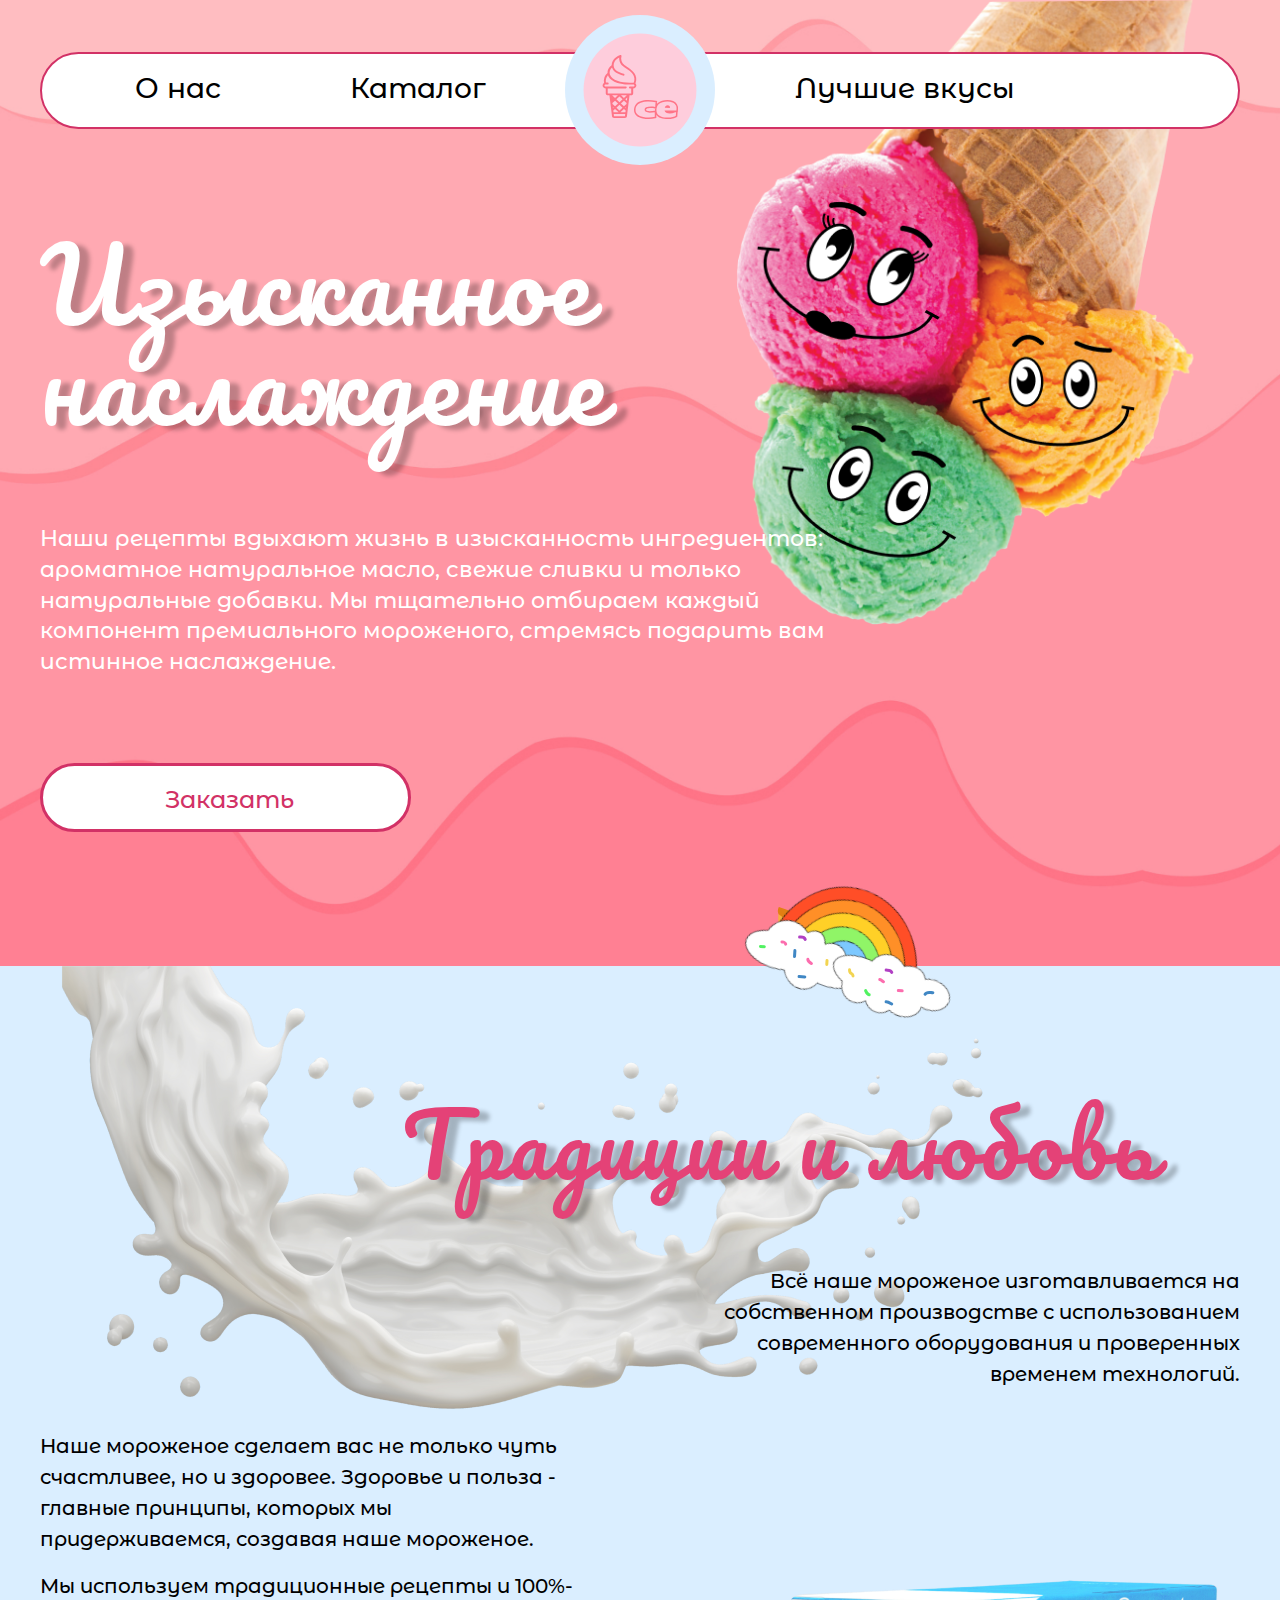
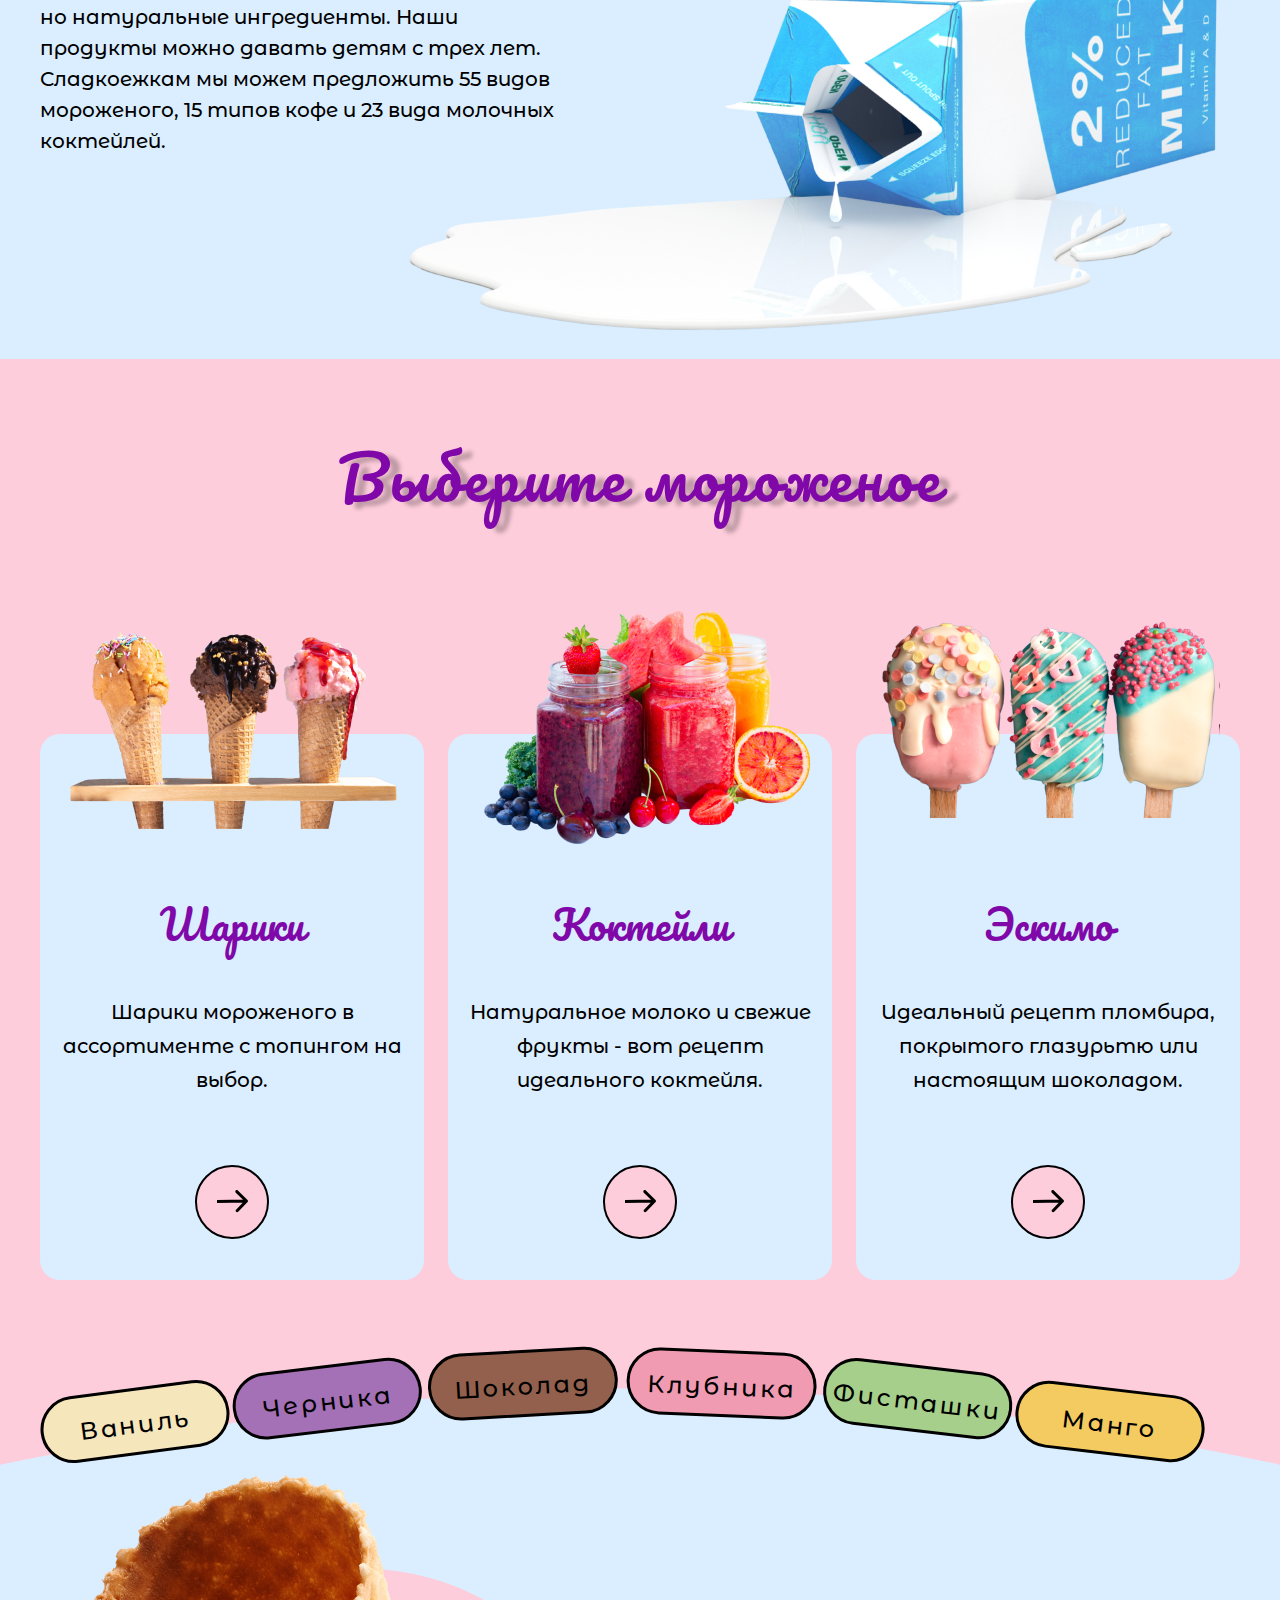
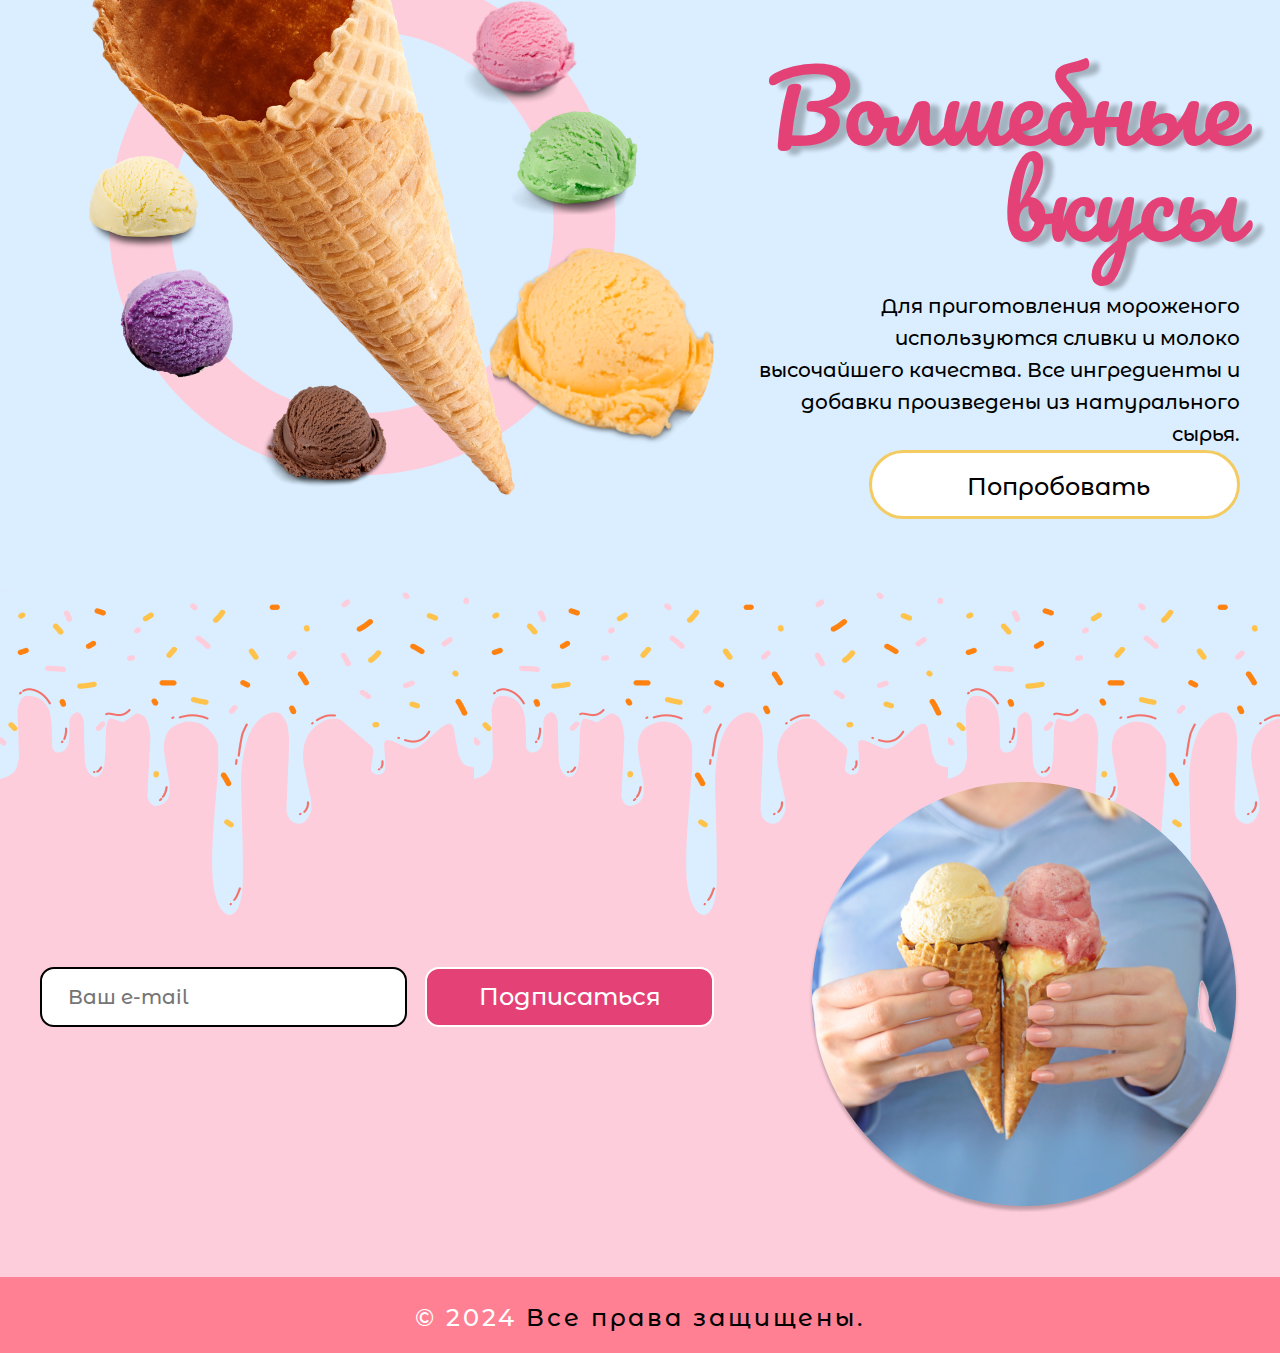
==== index.html @ 26a52839 "Выгружает сайт" ====
<!DOCTYPE html>
<html lang="ru">
<head>
    <meta charset="UTF-8">
    <meta name="viewport" content="width=device-width, initial-scale=1.0">
    <title>Мороженое</title>
    <link rel="preconnect" href="https://fonts.googleapis.com">
    <link rel="preconnect" href="https://fonts.gstatic.com" crossorigin>
    <link href="https://fonts.googleapis.com/css2?family=Pacifico&display=swap" rel="stylesheet">
    <link href="https://fonts.googleapis.com/css2?family=Montserrat+Alternates:wght@500;700;800&display=swap" rel="stylesheet">
    <link rel="stylesheet" href="styles/styles.css">

</head>
<body>
    <header class="header">
    <picture>
        <source srcset="images\logomobile.svg" width="41" height="39" media="(max-width: 1239px)">
        <img src="images/logo.svg" alt="Логотип" class="logo" width="150" height="150">
    </picture>
    <button class="burger" type="button">
        <span class="visually-hidden">Открыть\закрыть меню</span>
        <span class="burger-line"></span>
        <span class="burger-line"></span>
        <span class="burger-line"></span>
    </button>
        <nav class="main-nav wrapper">
            <ul class="nav-list">
                <li class="nav-list-item"><a href="#about" class="nav-link">О нас</a></li>
                <li class="nav-list-item"><a href="#catalog" class="nav-link">Каталог</a></li>
                <li class="nav-list-item"><a href="#best" class="nav-link nav-link-last">Лучшие вкусы</a></li>
            </ul>
        </nav>
        <div class="wrapper">
        <h1 class="title">Изысканное наслаждение</h1>
        <p class="promo-text">Наши рецепты вдыхают жизнь в изысканность ингредиентов: ароматное натуральное масло, свежие сливки и только натуральные добавки. Мы тщательно отбираем каждый компонент премиального мороженого, стремясь подарить вам истинное наслаждение.</p>
        <a href="catalog.html" class="button">Заказать</a>
        </div>
    </header>
    <main class="content">
        <section class="traditions" id="about">
            <div class="wrapper">
            <h2 class="traditions-title">Традиции и любовь</h2>
            <div class="wrapper-text">
            <p class="traditions-text">Наше мороженое сделает вас не только чуть счастливее, но и здоровее. Здоровье и польза - главные принципы, которых мы придерживаемся, создавая наше мороженое.</p>
            <p class="traditions-text">Мы используем традиционные рецепты и 100%-но натуральные ингредиенты. Наши продукты можно давать детям с трех лет. Сладкоежкам мы можем предложить 55 видов мороженого, 15 типов кофе и 23 вида молочных коктейлей.</p>
            <p class="traditions-text">Всё наше мороженое изготавливается на собственном производстве с использованием современного оборудования и проверенных временем технологий.</p>
            </div>
            </div>
        </section>
        <section class="select" id="catalog">   
            <div class="wrapper">        
            <h2 class="select-title">Выберите мороженое</h2>
            <ul class="select-list">
                <li class="select-list-item">
                    <img src="images/cones.png" alt="Шарики мороженого в вафельных стаканчиках" class="select-image">
                    <h3 class="select-subtitle">Шарики</h3>
                    <p class="select-text">Шарики мороженого в ассортименте с топингом на выбор.</p>
                    <a href="catalog.html" class="select-link">
                        <span class="visually-hidden">Перейти на страницу с шариками мороженого</span>
                    </a>
                </li>
                <li class="select-list-item">
                    <img src="images/cocktail.png" alt="Коктейли" class="select-image">
                    <h3 class="select-subtitle">Коктейли</h3>
                    <p class="select-text">Натуральное молоко и свежие фрукты - вот рецепт идеального коктейля.</p>
                    <a href="#" class="select-link">
                        <span class="visually-hidden">Перейти на страницу с коктейлями</span>
                    </a>
                </li>
                <li class="select-list-item">
                    <img src="images/eskimo.png" alt="Эскимо" class="select-image">
                    <h3 class="select-subtitle">Эскимо</h3>
                    <p class="select-text">Идеальный рецепт пломбира, покрытого глазурьтю или настоящим шоколадом.</p>
                    <a href="#" class="select-link">
                        <span class="visually-hidden">Перейти на страницу с эскимо</span>
                    </a>
                </li>
            </ul>
        </div> 
        </section>
        <section class="magic" id="best">
            <ul class="taste-buttons-list wrapper">
                <li>
                    <button class="taste-button button-vanilla" type="button">Ваниль</button>
                </li>
                <li>
                    <button class="taste-button button-blueberry" type="button">Черника</button>
                </li>
                <li>
                    <button class="taste-button button-choko" type="button">Шоколад</button>
                </li>
                <li>
                    <button class="taste-button button-strawberry" type="button">Клубника</button>
                </li>
                <li>
                    <button class="taste-button button-pistachios" type="button">Фисташки</button>
                </li>
                <li>
                    <button class="taste-button button-mango" type="button">Манго</button>
                </li>
            </ul>

            <div class="magic-content wrapper">
            <div class="widget">
                <ul class="ice-cream-list">
                    <li>
                        <img src="images/vanilla.png" alt="Шарик ванильного мороженого" class="ice-cream-img ice-vanilla" width="127" height="107">
                    </li>
                    <li>
                        <img src="images/blueberry.png" alt="Шарик черничного мороженого" class="ice-cream-img ice-blueberry" width="153" height="139">
                    </li>
                    <li>
                        <img src="images/chocolate.png" alt="Шарик шоколадного мороженого" class="ice-cream-img ice-chocolate" width="129" height="117">
                    </li>
                    <li>
                        <img src="images/strawberry.png" alt="Шарик клубничного мороженого" class="ice-cream-img ice-strawberry" width="134" height="120">
                    </li>
                    <li>
                        <img src="images/fistashki.png" alt="Шарик фисташкового мороженого" class="ice-cream-img ice-fistashki" width="128" height="119">
                    </li>
                    <li>
                        <img src="images/mango.png" alt="Шарик мороженого с манго" class="ice-cream-img ice-mango" width="225" height="225">
                    </li>
                </ul>
            </div>
            <div class="magic-text-wrapper">
            <h2 class="magic-title">Волшебные вкусы</h2>
            <p class="magic-text">Для приготовления мороженого используются сливки и молоко высочайшего качества. Все ингредиенты
                и добавки произведены из натурального сырья.</p>
            <a href="catalog.html" class="button magic-button">Попробовать</a>
            </div>
            </div>
        </section>

        <section class="subscribe">
            <form action="#" class="subscribe-form wrapper" method="post">
                <input type="email" class="subscribe-input" placeholder="Ваш e-mail" name="email" required>
                <button class="subscribe-button" type="submit">Подписаться</button>
            </form>
        </section>
    </main>
    <footer class="footer">
        <p class="footer-text"><span>© 2024 </span>Все права защищены.</p>
    </footer>

    <script src="scripts/menu.js"></script>
</body>
</html>
---- styles/styles.css ----
*,
*::before,
*::after {
    box-sizing: border-box;
}

body {
    margin: 0;
    font-family: "Montserrat Alternates", sans-serif;
    font-weight: 500;
    color: #000;
    font-style: normal;
    background: #FECDDC;
}


.visually-hidden {
    position: absolute;
    width: 1px;
    height: 1px;
    margin: -1px;
    border: 0;
    padding: 0;
    white-space: nowrap;
    clip-path: inset(100%);
    clip: rect(0 0 0 0);
    overflow: hidden;
}

.wrapper {
    max-width: 1200px;
    margin: 0 auto;
}

.button {
    font-size: 24px;
    line-height: 29px;
    text-align: center;
    color: #D23166;
    text-decoration: none;
    background: #fff;
    border: 3px solid #D23166;
    border-radius: 60px;
    padding: 19px 36px 15px 43px;
    display: block;
    width: 371px;
}

.header {
    background: url(../images/ice-cream.png) no-repeat right 6% top, url(../images/background1.jpg);
    background-size: 500px auto, cover;
    color: #fff;
    padding: 52px 0 134px;
}

.title {
    font-family: 'Pacifico', cursive;
    font-style: normal;
    font-weight: 400;
    font-size: 100px;
    line-height: 100%;
    letter-spacing: 0.04em;
    text-shadow: 10px 4px 4px rgba(0, 0, 0, 0.25);
    margin: 0 0 90px;
    width: 870px;
}

.promo-text {
    font-size: 22px;
    line-height: 140%;
    margin: 0 0 85px;
    width: 790px;
}

.nav-link {
    font-size: 28px;
    line-height: 34px;
    color: #000000;
    text-decoration: none;
}

.nav-list {
    margin: 0;
    padding: 0;
    list-style: none;
    display: grid;
    grid-template-columns: 1fr 1fr 150px 2fr;
}

.nav-list-item:last-child {
    grid-column: 4/5;
    margin-left: 80px;
}

.main-nav {
    background: #fff;
    border: solid #D23166 2px;
    border-radius: 100px;
    padding: 17px 93px 22px;
    margin-bottom: 105px;
}

.logo {
    width: 150px;
    height: 150px;
    display: block;
    position: absolute;
    top: 15px;
    left: 50%;
    transform: translateX(-50%);
}

.traditions {
    background: url(../images/milk1.png) no-repeat left 12% top, url(../images/milk2.png) no-repeat right 13% bottom #DAEEFF;
    padding: 102px 0 186px;
    position: relative;
}

.traditions::before {
    content: "";
    display: block;
    width: 250px;
    height: 216px;
    background: url(../images/rainbow.svg) no-repeat;
    position: absolute;
    top: -134px;
    right: 24%;
}

.traditions-title {
    margin: 0 81px 47px 0;
    font-family: 'Pacifico', cursive;
    font-weight: 400;
    font-size: 86px;
    line-height: 151px;
    text-align: right;
    letter-spacing: 0.04em;
    color: #E44277;
    text-shadow: 10px 4px 4px rgba(0, 0, 0, 0.25);
}
.wrapper-text {
    display: grid;
    grid-template-columns: repeat(2, 1fr);
    column-gap: 128px;

}

.traditions-text {
    font-size: 20px;
    margin: 0 0 16px;
    line-height: 155%;
}

.traditions-text:first-of-type {
    margin-top: 165px;
}

.traditions-text:nth-of-type(2) {
    order: 1;
}

.traditions-text:last-of-type {
    text-align: right;
}

.select {
    padding: 65px 0 108px;
}

.select-title {
font-family: 'Pacifico', cursive;
font-style: normal;
font-weight: 400;
font-size: 60px;
line-height: 105px;
text-align: center;
letter-spacing: 0.04em;
margin: 0 0 205px;
color: #8008A9;

text-shadow: 10px 4px 4px rgba(0, 0, 0, 0.25);


}

.select-list {
    margin: 0;
    padding: 0;
    list-style: none;
    display: flex;
    flex-wrap: wrap;
    gap: 24px
}

.select-list-item {
    width: 384px;
    background: #DAEEFF;
    padding: 0 20px 41px;
    border-radius: 20px;
    position: relative;
}

.select-image {
    display: block;
    width: 344px;
    height: auto;
    position: absolute;
    top: -126px;

}

.select-subtitle {
/* Шарики */
font-family: 'Pacifico';
font-style: normal;
font-weight: 400;
font-size: 40px;
line-height: 70px;
text-align: center;
margin: 155px 0 36px;
color: #8008A9;


}

.select-text {
font-family: 'Montserrat Alternates';
font-style: normal;
font-weight: 500;
font-size: 20px;
line-height: 34px;
text-align: center;
margin: 0 0 68px;
color: #000000;



}

.select-link {
    display: block;
    text-decoration: none;
    background:url(../images/arrow.svg) no-repeat center #FECDDC;
    margin: 0 auto;
    width: 74px;
    height: 74px;
    border: 2px solid #000;
    border-radius: 50%;
}

.magic {
    background: url(../images/background3.svg) no-repeat, linear-gradient(to bottom, transparent 250px,#DAEEFF 250px);
    background-size: 100% auto, auto auto;
}

.taste-buttons-list {
    list-style-type: none;
    margin: 0 auto;
    padding: 0;
    display: flex;
    flex-wrap: nowrap;
    gap: 5px;
}

.taste-button {
    display: block;
    font-family: inherit;
    font-style: normal;
    font-weight: 500;
    font-size: 24px;
    line-height: 29px;
    text-align: center;
    letter-spacing: 0.12em;
    color: #000000;
    /*transform: rotate(-7.52deg);*/
    border: 3px solid;
    border-radius: 100px;
    width: 190px;
    height: 67px;
    padding: 19px 5px;

}

.taste-button.button-vanilla {
    background-color: #F6E6BB;
    transform: rotate(-7.52deg);
}

.taste-button.button-blueberry {
    background-color: #A470B6;
    transform: rotate(-6.82deg) translateY(-23px);
}
.taste-button.button-choko {
    background-color: #92604C;
    transform: rotate(-3.19deg) translateY(-38px);
}
.taste-button.button-strawberry {
    background-color: #F09BB2;
    transform: rotate(2.41deg) translateY(-38px);
}
.taste-button.button-pistachios {
    background-color: #A5CF8A;
    transform: rotate(6.69deg) translateY(-23px);
}
.taste-button.button-mango {
    background-color: #F3CB60;
    transform: rotate(6.69deg);
}

.magic-content {
    display: flex;
    gap: 68px;
}

.magic-title {
font-family: 'Pacifico';
font-style: normal;
font-weight: 400;
font-size: 96px;
line-height: 100%;
text-align: right;
color: #E44277;
text-shadow: 10px 4px 4px rgba(0, 0, 0, 0.25);
margin: 202px 0 41px;
padding: 0;

}

.magic-text {
font-family: 'Montserrat Alternates';
font-style: normal;
font-weight: 500;
font-size: 20px;
line-height: 160%;
text-align: right;
color: #000000;
padding: 0;
margin: 0;
}

.button.magic-button {
    border-color: #F3CB60;
    color:#000;
    margin-left: auto;

}

.ice-cream-list {
    margin: 0;
    padding: 0;
    list-style: none;
    position: relative; 
}

.widget {
    width: 644px;
    height: 735px;
    background: url(../images/wafel.png) no-repeat left -100px top -60px, url(../images/circle.svg) no-repeat center;
    flex-shrink: 0;
}

.ice-cream-img {
    position: absolute;
    
}
.ice-cream-img.ice-vanilla{
left: 40px;
top: 295px; 
width: 127px;
height: 107px;

}

.ice-cream-img.ice-blueberry {
width: 152.94px;
height: 138.55px;
left: 60px;
top: 395px; 
}

.ice-cream-img.ice-chocolate {
    width: 128.65px;
    height: 116.95px;
    left: 220px;
    top: 523px; 
    }

.ice-cream-img.ice-strawberry {
        width: 128.65px;
        height: 116.95px;
        right: 100px;
        top: 140px; 
    }
.ice-cream-img.ice-fistashki {
        width: 128.65px;
        height: 116.95px;
        right: 46px;
        top: 250px; 
    }

    .ice-cream-img.ice-mango {
        width: 224.91px;
        height: 224.91px;
        right: -30px;
        top: 380px; 
    }

.subscribe {
    background: url(../images/background2.png) repeat-x;
    padding: 192px 0 65px 0;
}

.subscribe-input {
    border: 2px solid #000;
    border-radius: 14px;
    font-family: inherit;
    font-style: normal;
    font-weight: 500;
    font-size: 20px;
    line-height: 24px;
    color: #000000;
    background-color: #fff;
    width: 367px;
    height: 60px;
    padding: 0 0 0 26px;
}

.subscribe-button {
    font-family: inherit;
    font-style: normal;
    font-weight: 500;
    font-size: 24px;
    line-height: 29px;
    text-align: center;
    color: #FFFFFF;
    border: 2px solid #fff;
    background: #E44277;
    width: 289px;
    height: 60px;
    border-radius: 14px;
}

.subscribe-form {
    display: flex;
    gap: 18px;
    align-items: center;
    background: url(../images/subscribe.png) no-repeat right top;
    min-height: 430px;
}

.footer {
    background: #FF8093;
    padding: 26px 0 21px 0;
}

.footer-text {
    margin: 0;
    text-align: center;
    font-family: 'Montserrat Alternates';
    font-style: normal;
    font-weight: 500;
    font-size: 24px;
    line-height: 29px;
    text-align: center;
    letter-spacing: 0.12em;
    color: #000;
}

.footer-text span {
    color: #fff;
}

.burger {
      display: none;  
}

@media (max-width: 1239px) {

    .burger {
        border: none;
        background:  transparent;
        display: block;
        width: 32px;
        height: 32px;
        display: flex;
        flex-direction: column;
        justify-content: space-between;
        padding: 10px 6px;
        position: absolute;
        right: 20px;
        top: 21px;
        z-index: 2;

    }

    .burger-line {
        display: block;
        width: 20px;
        height: 2px;
        background-color: #FFFFFF;
        border-radius: 2px;
        transition: transform 0.3s ease;
    }

    .burger-close .burger-line:nth-child(2) {
        transform: rotate(-45deg) translate(-3px, 3px);
    }
    .burger-close .burger-line:nth-child(3) {
        display: none;
    }
    .burger-close .burger-line:last-child {
        transform: rotate(45deg) translate(-4px, -4px);
    }

    .button {
     width: 100%;
     padding: 19px 15px 15px;
    }

    .title {
    font-size: 40px;
    width: 100%;
    margin-bottom: 28px;
    }

    .header {
        padding: 306px 21px 0 18px;
        background: url(../images/ice-cream.png) no-repeat center top, url(../images/background1.jpg);
        background-size: 227px auto, cover;

    }
    .promo-text {
        font-size: 18px;
        margin-bottom: 41px;
        width: 100%;
    }

    .logo {
        width: 41px;
        height: 39px;
        top: 20px;
        left: 20px;
        transform: translateX(0);
        z-index: 2;
    }
    
    .main-nav {
        padding: 0;
        border-radius: 0;
        border: none;
        background: #FFBDC1;
        margin-bottom: 0;
        position: absolute;
        top: -100%;
        left: 0;
        right: 0;
        /* display: none; */
        opacity: 0;
        transition-property: top, opacity;
        transition-duration: 0.7s;
        transition-timing-function: ease;
    }

    .main-nav-open {
        /* display: block; */
        top: 0;
        opacity: 1;
        transition-property: top, opacity;
        transition-duration: 1s;
        transition-timing-function: ease;
    }

    .nav-list {
        display: block;
        padding-top: 62px;
    }

    .nav-link {
        display: block;
        text-align: center;
        color: #fff;
        padding-bottom: 15px;
        padding-top: 18px;
        border-bottom: #fff 1px solid;
    }

    .nav-link-last {
        border-bottom: none;
    }

    .nav-list-item:last-child {
        margin-left: 0;
    }




    main {
        display: none;
    }
}
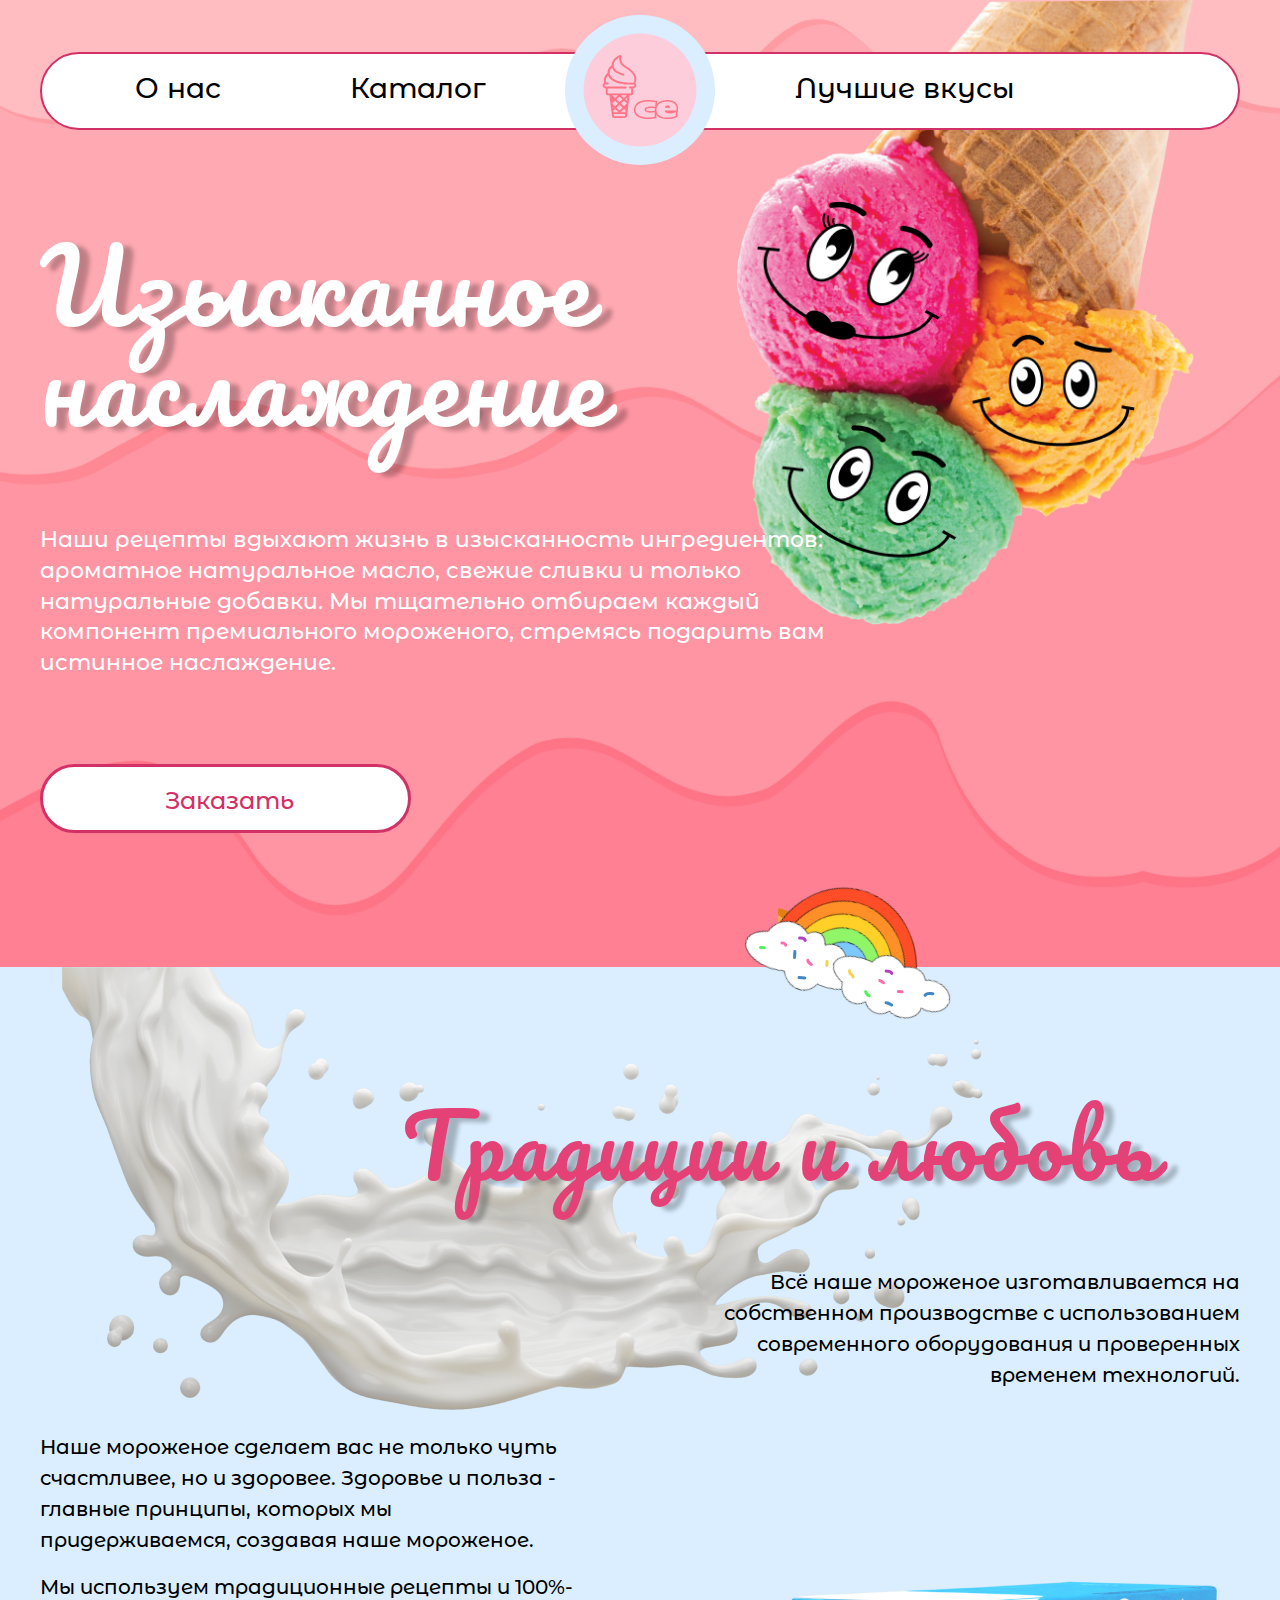
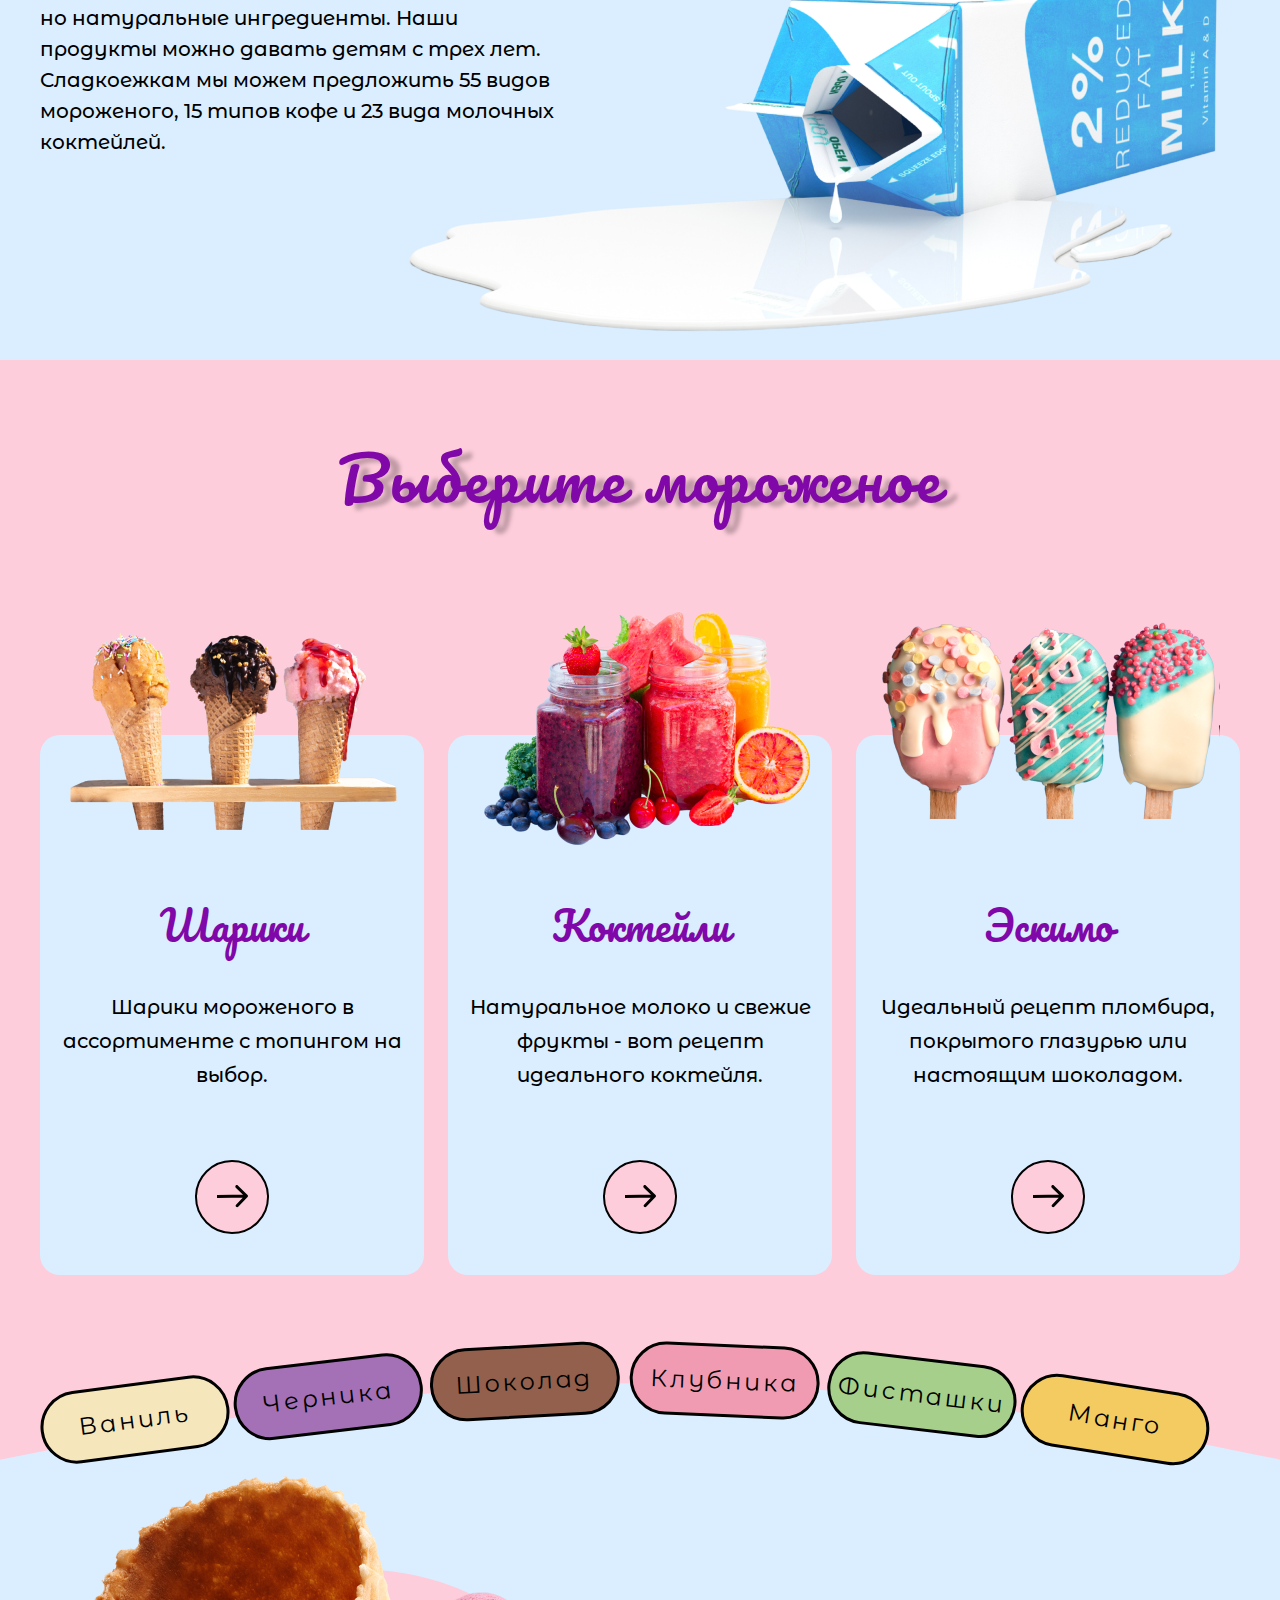
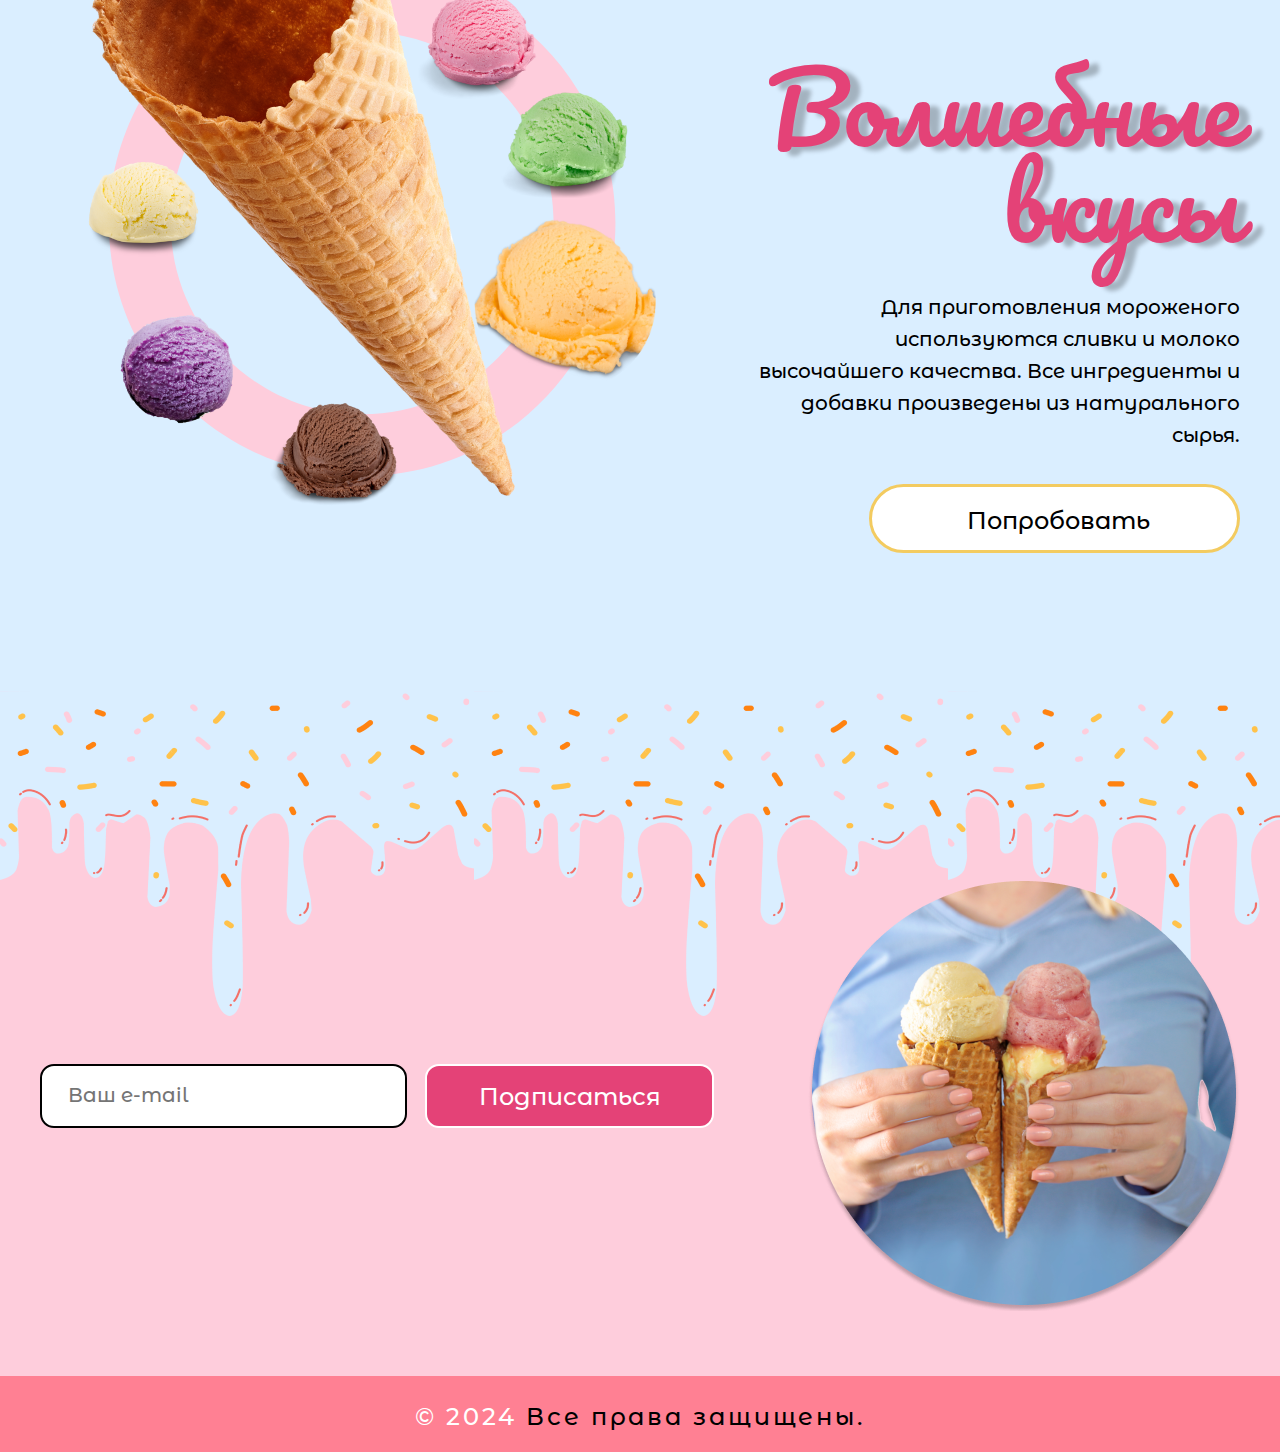
==== commit 4c287957: "Доделывает макет" ====
--- a/index.html
+++ b/index.html
@@ -1,5 +1,6 @@
 <!DOCTYPE html>
 <html lang="ru">
+
 <head>
     <meta charset="UTF-8">
     <meta name="viewport" content="width=device-width, initial-scale=1.0">
@@ -7,22 +8,24 @@
     <link rel="preconnect" href="https://fonts.googleapis.com">
     <link rel="preconnect" href="https://fonts.gstatic.com" crossorigin>
     <link href="https://fonts.googleapis.com/css2?family=Pacifico&display=swap" rel="stylesheet">
-    <link href="https://fonts.googleapis.com/css2?family=Montserrat+Alternates:wght@500;700;800&display=swap" rel="stylesheet">
+    <link href="https://fonts.googleapis.com/css2?family=Montserrat+Alternates:wght@500;700;800&display=swap"
+        rel="stylesheet">
     <link rel="stylesheet" href="styles/styles.css">
+</head>
 
-</head>
 <body>
     <header class="header">
-    <picture>
-        <source srcset="images\logomobile.svg" width="41" height="39" media="(max-width: 1239px)">
-        <img src="images/logo.svg" alt="Логотип" class="logo" width="150" height="150">
-    </picture>
-    <button class="burger" type="button">
-        <span class="visually-hidden">Открыть\закрыть меню</span>
-        <span class="burger-line"></span>
-        <span class="burger-line"></span>
-        <span class="burger-line"></span>
-    </button>
+        <picture>
+            <source srcset="images/logo-mobile.svg" width="41" height="39" media="(max-width: 1239px)">
+            <img src="images/logo.svg" alt="Логотип" class="logo" width="150" height="150">
+        </picture>
+
+        <button class="burger" type="button">            
+            <span class="burger-line"></span>
+            <span class="burger-line"></span>
+            <span class="burger-line"></span>
+            <span class="visually-hidden">Открыть/Закрыть меню</span>
+        </button>
         <nav class="main-nav wrapper">
             <ul class="nav-list">
                 <li class="nav-list-item"><a href="#about" class="nav-link">О нас</a></li>
@@ -31,104 +34,141 @@
             </ul>
         </nav>
         <div class="wrapper">
-        <h1 class="title">Изысканное наслаждение</h1>
-        <p class="promo-text">Наши рецепты вдыхают жизнь в изысканность ингредиентов: ароматное натуральное масло, свежие сливки и только натуральные добавки. Мы тщательно отбираем каждый компонент премиального мороженого, стремясь подарить вам истинное наслаждение.</p>
-        <a href="catalog.html" class="button">Заказать</a>
+            <h1 class="title">Изысканное наслаждение</h1>
+            <p class="promo-text">Наши рецепты вдыхают жизнь в изысканность ингредиентов: ароматное натуральное масло,
+                свежие сливки и только натуральные добавки. Мы тщательно отбираем каждый компонент премиального
+                мороженого, стремясь подарить вам истинное наслаждение.</p>
+            <a href="catalog.html" class="button">Заказать</a>
         </div>
     </header>
     <main class="content">
         <section class="traditions" id="about">
             <div class="wrapper">
-            <h2 class="traditions-title">Традиции и любовь</h2>
-            <div class="wrapper-text">
-            <p class="traditions-text">Наше мороженое сделает вас не только чуть счастливее, но и здоровее. Здоровье и польза - главные принципы, которых мы придерживаемся, создавая наше мороженое.</p>
-            <p class="traditions-text">Мы используем традиционные рецепты и 100%-но натуральные ингредиенты. Наши продукты можно давать детям с трех лет. Сладкоежкам мы можем предложить 55 видов мороженого, 15 типов кофе и 23 вида молочных коктейлей.</p>
-            <p class="traditions-text">Всё наше мороженое изготавливается на собственном производстве с использованием современного оборудования и проверенных временем технологий.</p>
-            </div>
+                <h2 class="traditions-title">Традиции и любовь</h2>
+                <div class="wrapper-text">
+                    <p class="traditions-text">Наше мороженое сделает вас не только чуть счастливее, но и здоровее.
+                        Здоровье и польза - главные принципы, которых мы придерживаемся, создавая наше мороженое.</p>
+                    <p class="traditions-text">Мы используем традиционные рецепты и 100%-но натуральные ингредиенты.
+                        Наши продукты можно давать детям с трех лет. Сладкоежкам мы можем предложить 55 видов
+                        мороженого, 15 типов кофе и 23 вида молочных коктейлей.</p>
+                    <p class="traditions-text">Всё наше мороженое изготавливается на собственном производстве с
+                        использованием современного оборудования и проверенных временем технологий.</p>
+                </div>
             </div>
         </section>
-        <section class="select" id="catalog">   
-            <div class="wrapper">        
-            <h2 class="select-title">Выберите мороженое</h2>
-            <ul class="select-list">
-                <li class="select-list-item">
-                    <img src="images/cones.png" alt="Шарики мороженого в вафельных стаканчиках" class="select-image">
-                    <h3 class="select-subtitle">Шарики</h3>
-                    <p class="select-text">Шарики мороженого в ассортименте с топингом на выбор.</p>
-                    <a href="catalog.html" class="select-link">
-                        <span class="visually-hidden">Перейти на страницу с шариками мороженого</span>
-                    </a>
-                </li>
-                <li class="select-list-item">
-                    <img src="images/cocktail.png" alt="Коктейли" class="select-image">
-                    <h3 class="select-subtitle">Коктейли</h3>
-                    <p class="select-text">Натуральное молоко и свежие фрукты - вот рецепт идеального коктейля.</p>
-                    <a href="#" class="select-link">
-                        <span class="visually-hidden">Перейти на страницу с коктейлями</span>
-                    </a>
-                </li>
-                <li class="select-list-item">
-                    <img src="images/eskimo.png" alt="Эскимо" class="select-image">
-                    <h3 class="select-subtitle">Эскимо</h3>
-                    <p class="select-text">Идеальный рецепт пломбира, покрытого глазурьтю или настоящим шоколадом.</p>
-                    <a href="#" class="select-link">
-                        <span class="visually-hidden">Перейти на страницу с эскимо</span>
-                    </a>
-                </li>
-            </ul>
-        </div> 
+        <section class="select" id="catalog">
+            <div class="wrapper">
+                <h2 class="select-title">Выберите мороженое</h2>
+                <ul class="select-list">
+                    <li class="select-list-item">
+                        <img src="images/cones.png" alt="Шарики мороженого в вафельных стаканчиках"
+                            class="select-image">
+                        <h3 class="select-subtitle">Шарики</h3>
+                        <p class="select-text">Шарики мороженого в ассортименте с топингом на выбор.</p>
+                        <a href="catalog.html" class="select-link">
+                            <span class="visually-hidden">Перейти на страницу с шариками мороженого</span>
+                        </a>
+                    </li>
+                    <li class="select-list-item">
+                        <img src="images/cocktail.png" alt="Коктейли" class="select-image">
+                        <h3 class="select-subtitle">Коктейли</h3>
+                        <p class="select-text">Натуральное молоко и свежие фрукты - вот рецепт идеального коктейля.</p>
+                        <a href="#" class="select-link">
+                            <span class="visually-hidden">Перейти на страницу с коктейлями</span>
+                        </a>
+                    </li>
+                    <li class="select-list-item">
+                        <img src="images/eskimo.png" alt="Эскимо" class="select-image">
+                        <h3 class="select-subtitle">Эскимо</h3>
+                        <p class="select-text">Идеальный рецепт пломбира, покрытого глазурью или настоящим шоколадом.
+                        </p>
+                        <a href="#" class="select-link">
+                            <span class="visually-hidden">Перейти на страницу с эскимо</span>
+                        </a>
+                    </li>
+                </ul>
+            </div>
         </section>
         <section class="magic" id="best">
             <ul class="taste-buttons-list wrapper">
                 <li>
-                    <button class="taste-button button-vanilla" type="button">Ваниль</button>
+                    <button class="taste-button button-vanilla" type="button">
+                        <span class="taste-button-text">Ваниль</span>
+                    </button>
                 </li>
                 <li>
-                    <button class="taste-button button-blueberry" type="button">Черника</button>
+                    <button class="taste-button button-blueberry" type="button">
+                        <span class="taste-button-text">Черника</span>
+                    </button>
                 </li>
                 <li>
-                    <button class="taste-button button-choko" type="button">Шоколад</button>
+                    <button class="taste-button button-choco" type="button">
+                        <span class="taste-button-text">Шоколад</span>
+                    </button>
                 </li>
                 <li>
-                    <button class="taste-button button-strawberry" type="button">Клубника</button>
+                    <button class="taste-button button-strawberry" type="button">
+                        <span class="taste-button-text">Клубника</span>
+                    </button>
                 </li>
                 <li>
-                    <button class="taste-button button-pistachios" type="button">Фисташки</button>
+                    <button class="taste-button button-pistach" type="button">
+                        <span class="taste-button-text">Фисташки</span>
+                    </button>
                 </li>
                 <li>
-                    <button class="taste-button button-mango" type="button">Манго</button>
+                    <button class="taste-button button-mango" type="button">
+                        <span class="taste-button-text">Манго</span>
+                    </button>
                 </li>
             </ul>
 
             <div class="magic-content wrapper">
-            <div class="widget">
-                <ul class="ice-cream-list">
-                    <li>
-                        <img src="images/vanilla.png" alt="Шарик ванильного мороженого" class="ice-cream-img ice-vanilla" width="127" height="107">
-                    </li>
-                    <li>
-                        <img src="images/blueberry.png" alt="Шарик черничного мороженого" class="ice-cream-img ice-blueberry" width="153" height="139">
-                    </li>
-                    <li>
-                        <img src="images/chocolate.png" alt="Шарик шоколадного мороженого" class="ice-cream-img ice-chocolate" width="129" height="117">
-                    </li>
-                    <li>
-                        <img src="images/strawberry.png" alt="Шарик клубничного мороженого" class="ice-cream-img ice-strawberry" width="134" height="120">
-                    </li>
-                    <li>
-                        <img src="images/fistashki.png" alt="Шарик фисташкового мороженого" class="ice-cream-img ice-fistashki" width="128" height="119">
-                    </li>
-                    <li>
-                        <img src="images/mango.png" alt="Шарик мороженого с манго" class="ice-cream-img ice-mango" width="225" height="225">
-                    </li>
+                <div class="widget">
+                    <ul class="ice-cream-list">
+                        <li>
+                            <img src="images/vanilla.png" alt="Шарик ванильного мороженого" class="ice-cream-img ice-vanilla"
+                                width="127" height="107">
+                        </li>
+                        <li>
+                            <img src="images/blueberry.png" alt="Шарик черничного мороженого" class="ice-cream-img ice-blueberry"
+                                width="153" height="139">
+                        </li>
+                        <li>
+                            <img src="images/chocolate.png" alt="Шарик шоколадного мороженого" class="ice-cream-img ice-choco"
+                                width="129" height="117">
+                        </li>
+                        <li>
+                            <img src="images/strawberry.png" alt="Шарик клубничного мороженого" class="ice-cream-img ice-strawberry"
+                                width="134" height="120">
+                        </li>
+                        <li>
+                            <img src="images/fistashki.png" alt="Шарик фисташкового мороженого" class="ice-cream-img ice-pistach"
+                                width="128" height="119">
+                        </li>
+                        <li>
+                            <img src="images/mango.png" alt="Шарик мороженого с манго" class="ice-cream-img ice-mango ice-current" width="225"
+                                height="225">
+                        </li>
+                    </ul>
+                </div>
+
+                <ul class="name-list">
+                    <li class="name name-vanille">Ваниль</li>
+                    <li class="name name-blueberry">Черника</li>
+                    <li class="name name-choco">Шоколад</li>
+                    <li class="name name-strawberry">Клубника</li>
+                    <li class="name name-pistach">Фисташки</li>
+                    <li class="name name-mango name-current">Манго</li>
                 </ul>
-            </div>
-            <div class="magic-text-wrapper">
-            <h2 class="magic-title">Волшебные вкусы</h2>
-            <p class="magic-text">Для приготовления мороженого используются сливки и молоко высочайшего качества. Все ингредиенты
-                и добавки произведены из натурального сырья.</p>
-            <a href="catalog.html" class="button magic-button">Попробовать</a>
-            </div>
+
+                <div class="magic-text-wrapper">
+                    <h2 class="magic-title">Волшебные вкусы</h2>
+                    <p class="magic-text">Для приготовления мороженого используются сливки и молоко высочайшего
+                        качества. Все ингредиенты
+                        и добавки произведены из натурального сырья.</p>
+                    <a href="catalog.html" class="button magic-button">Попробовать</a>
+                </div>
             </div>
         </section>
 
@@ -140,9 +180,11 @@
         </section>
     </main>
     <footer class="footer">
-        <p class="footer-text"><span>© 2024 </span>Все права защищены.</p>
+        <p class="footer-text"><span>© 2024</span> Все права защищены.</p>
     </footer>
 
     <script src="scripts/menu.js"></script>
+    <script src="scripts/widget.js"></script>
 </body>
+
 </html>--- a/styles/styles.css
+++ b/styles/styles.css
@@ -12,7 +12,6 @@
     font-style: normal;
     background: #FECDDC;
 }
-
 
 .visually-hidden {
     position: absolute;
@@ -77,6 +76,32 @@
     line-height: 34px;
     color: #000000;
     text-decoration: none;
+    transition: color 0.3 ease;
+    display: inline-block;
+}
+
+.nav-link:hover,
+.nav-link:focus-visible {
+    color: #D23166;
+}
+
+.nav-link:active {
+    opacity: 0.7;
+}
+
+.nav-link::after {
+    content: "";
+    display: block;
+    width: 100%;
+    height: 1px;
+    background: #D23166;
+    transform: scale(0);
+    transition: transform 0.3s ease;
+    transform-origin: left center;
+}
+
+.nav-link:hover::after {
+    transform: scale(1);
 }
 
 .nav-list {
@@ -138,17 +163,17 @@
     color: #E44277;
     text-shadow: 10px 4px 4px rgba(0, 0, 0, 0.25);
 }
+
 .wrapper-text {
     display: grid;
     grid-template-columns: repeat(2, 1fr);
     column-gap: 128px;
-
 }
 
 .traditions-text {
     font-size: 20px;
+    line-height: 155%;
     margin: 0 0 16px;
-    line-height: 155%;
 }
 
 .traditions-text:first-of-type {
@@ -168,19 +193,16 @@
 }
 
 .select-title {
-font-family: 'Pacifico', cursive;
-font-style: normal;
-font-weight: 400;
-font-size: 60px;
-line-height: 105px;
-text-align: center;
-letter-spacing: 0.04em;
-margin: 0 0 205px;
-color: #8008A9;
-
-text-shadow: 10px 4px 4px rgba(0, 0, 0, 0.25);
-
-
+    font-family: 'Pacifico', cursive;
+    font-style: normal;
+    font-weight: 400;
+    font-size: 60px;
+    line-height: 105px;
+    text-align: center;
+    letter-spacing: 0.04em;
+    color: #8008A9;
+    text-shadow: 10px 4px 4px rgba(0, 0, 0, 0.25);
+    margin: 0 0 205px;
 }
 
 .select-list {
@@ -189,7 +211,7 @@
     list-style: none;
     display: flex;
     flex-wrap: wrap;
-    gap: 24px
+    gap: 24px;
 }
 
 .select-list-item {
@@ -206,105 +228,107 @@
     height: auto;
     position: absolute;
     top: -126px;
-
 }
 
 .select-subtitle {
-/* Шарики */
-font-family: 'Pacifico';
-font-style: normal;
-font-weight: 400;
-font-size: 40px;
-line-height: 70px;
-text-align: center;
-margin: 155px 0 36px;
-color: #8008A9;
-
-
+    font-family: 'Pacifico', cursive;
+    font-weight: 400;
+    font-size: 40px;
+    line-height: 70px;
+    text-align: center;
+    color: #8008A9;
+    margin: 155px 0 30px;
 }
 
 .select-text {
-font-family: 'Montserrat Alternates';
-font-style: normal;
-font-weight: 500;
-font-size: 20px;
-line-height: 34px;
-text-align: center;
-margin: 0 0 68px;
-color: #000000;
-
-
-
+    font-size: 20px;
+    line-height: 34px;
+    text-align: center;
+    margin: 0 0 68px;
 }
 
 .select-link {
     display: block;
     text-decoration: none;
-    background:url(../images/arrow.svg) no-repeat center #FECDDC;
-    margin: 0 auto;
     width: 74px;
     height: 74px;
+    border-radius: 50%;
+    background: url(../images/arrow.svg) no-repeat center #FECDDC;
     border: 2px solid #000;
-    border-radius: 50%;
+    margin: 0 auto;
 }
 
 .magic {
-    background: url(../images/background3.svg) no-repeat, linear-gradient(to bottom, transparent 250px,#DAEEFF 250px);
+    background: url(../images/background3.svg) no-repeat, linear-gradient(to bottom, transparent 250px, #DAEEFF 250px);
     background-size: 100% auto, auto auto;
+    padding-bottom: 100px;
 }
 
 .taste-buttons-list {
-    list-style-type: none;
     margin: 0 auto;
     padding: 0;
+    list-style-type: none;
     display: flex;
-    flex-wrap: nowrap;
-    gap: 5px;
+    gap: 6px;
 }
 
 .taste-button {
     display: block;
-    font-family: inherit;
-    font-style: normal;
-    font-weight: 500;
     font-size: 24px;
     line-height: 29px;
     text-align: center;
     letter-spacing: 0.12em;
     color: #000000;
-    /*transform: rotate(-7.52deg);*/
-    border: 3px solid;
+    width: 190px;
     border-radius: 100px;
-    width: 190px;
-    height: 67px;
+    border: 3px solid #000;
     padding: 19px 5px;
-
-}
-
-.taste-button.button-vanilla {
-    background-color: #F6E6BB;
+    font-family: inherit;
+    transition: background 0.3s ease;
+}
+
+.button-vanilla {
+    background: #F6E6BB;
     transform: rotate(-7.52deg);
 }
 
-.taste-button.button-blueberry {
-    background-color: #A470B6;
+.button-vanilla:not(:disabled):hover,
+.button-vanilla:focus-visible {
+    background: #FADD8C;
+}
+
+.taste-button:not(:disabled):active {
+    opacity: 0.7;
+}
+
+.taste-button:disabled {
+    background: #DDDDDD;
+    border: #A5A5A5 3px solid;
+}
+
+.button-blueberry {
+    background: #A470B6;
     transform: rotate(-6.82deg) translateY(-23px);
 }
-.taste-button.button-choko {
-    background-color: #92604C;
+
+.button-choco {
+    background: #92604C;
     transform: rotate(-3.19deg) translateY(-38px);
 }
-.taste-button.button-strawberry {
-    background-color: #F09BB2;
-    transform: rotate(2.41deg) translateY(-38px);
-}
-.taste-button.button-pistachios {
-    background-color: #A5CF8A;
-    transform: rotate(6.69deg) translateY(-23px);
-}
-.taste-button.button-mango {
-    background-color: #F3CB60;
-    transform: rotate(6.69deg);
+
+.button-strawberry {
+    background: #F09BB2;
+    transform: rotate(2.41deg) translateY(-39px);
+}
+
+.button-pistach {
+    background: #A5CF8A;
+    transform: rotate(6.69deg) translateY(-25px);
+}
+
+.button-mango {
+    background: #F3CB60;
+    transform: rotate(9.02deg);
 }
 
 .magic-content {
@@ -313,43 +337,38 @@
 }
 
 .magic-title {
-font-family: 'Pacifico';
-font-style: normal;
-font-weight: 400;
-font-size: 96px;
-line-height: 100%;
-text-align: right;
-color: #E44277;
-text-shadow: 10px 4px 4px rgba(0, 0, 0, 0.25);
-margin: 202px 0 41px;
-padding: 0;
-
+    font-family: 'Pacifico', cursive;
+    font-weight: 400;
+    font-size: 96px;
+    line-height: 100%;
+    text-align: right;
+    color: #E44277;
+    text-shadow: 10px 4px 4px rgba(0, 0, 0, 0.25);
+    margin: 202px 0 41px;
+}
+
+.name-list {
+    display: none;
 }
 
 .magic-text {
-font-family: 'Montserrat Alternates';
-font-style: normal;
-font-weight: 500;
-font-size: 20px;
-line-height: 160%;
-text-align: right;
-color: #000000;
-padding: 0;
-margin: 0;
-}
-
-.button.magic-button {
-    border-color: #F3CB60;
-    color:#000;
+    font-size: 20px;
+    line-height: 160%;
+    text-align: right;
+    margin: 0 0 33px;
+}
+
+.magic-button {
+    color: #000;
+    border: #F3CB60 solid 3px;
     margin-left: auto;
-
 }
 
 .ice-cream-list {
     margin: 0;
     padding: 0;
     list-style: none;
-    position: relative; 
+    position: relative;
 }
 
 .widget {
@@ -361,68 +380,73 @@
 
 .ice-cream-img {
     position: absolute;
-    
-}
-.ice-cream-img.ice-vanilla{
-left: 40px;
-top: 295px; 
-width: 127px;
-height: 107px;
-
-}
-
-.ice-cream-img.ice-blueberry {
-width: 152.94px;
-height: 138.55px;
-left: 60px;
-top: 395px; 
-}
-
-.ice-cream-img.ice-chocolate {
-    width: 128.65px;
-    height: 116.95px;
-    left: 220px;
-    top: 523px; 
-    }
-
-.ice-cream-img.ice-strawberry {
-        width: 128.65px;
-        height: 116.95px;
-        right: 100px;
-        top: 140px; 
-    }
-.ice-cream-img.ice-fistashki {
-        width: 128.65px;
-        height: 116.95px;
-        right: 46px;
-        top: 250px; 
-    }
-
-    .ice-cream-img.ice-mango {
-        width: 224.91px;
-        height: 224.91px;
-        right: -30px;
-        top: 380px; 
-    }
+    transition-property: transform;
+    transition-duration: 0.3s;
+}
+
+.ice-vanilla {
+    width: 127px;
+    height: 107px;
+    top: 300px;
+    left: 40px;
+}
+
+.ice-blueberry {
+    width: 153px;
+    height: 139px;
+    top: 440px;
+    left: 60px;
+}
+
+.ice-choco {
+    width: 129px;
+    height: 117px;
+    top: 540px;
+    left: 230px;
+}
+
+.ice-strawberry {
+    width: 134px;
+    height: 120px;
+    top: 130px;
+    left: 370px;
+}
+
+.ice-pistach {
+    width: 128px;
+    height: 119px;
+    top: 230px;
+    left: 460px;
+}
+
+.ice-mango {
+    width: 130px;
+    height: 130px;
+    top: 380px;
+    left: 460px;
+}
+.ice-current {
+    transform: scale(1.4);
+}
 
 .subscribe {
+    padding-top: 190px;
+    padding-bottom: 65px;
     background: url(../images/background2.png) repeat-x;
-    padding: 192px 0 65px 0;
 }
 
 .subscribe-input {
-    border: 2px solid #000;
-    border-radius: 14px;
     font-family: inherit;
     font-style: normal;
     font-weight: 500;
     font-size: 20px;
     line-height: 24px;
     color: #000000;
-    background-color: #fff;
+    background: #fff;
+    border: 2px #000 solid;
+    border-radius: 14px;
+    padding: 17px 29px 19px 26px;
     width: 367px;
-    height: 60px;
-    padding: 0 0 0 26px;
 }
 
 .subscribe-button {
@@ -433,11 +457,11 @@
     line-height: 29px;
     text-align: center;
     color: #FFFFFF;
-    border: 2px solid #fff;
+    padding: 16px 26px 15px 27px;
+    border: 2px #fff solid;
+    border-radius: 14px;
     background: #E44277;
     width: 289px;
-    height: 60px;
-    border-radius: 14px;
 }
 
 .subscribe-form {
@@ -449,21 +473,18 @@
 }
 
 .footer {
+    padding-top: 26px;
+    padding-bottom: 21px;
     background: #FF8093;
-    padding: 26px 0 21px 0;
 }
 
 .footer-text {
-    margin: 0;
-    text-align: center;
-    font-family: 'Montserrat Alternates';
-    font-style: normal;
-    font-weight: 500;
     font-size: 24px;
     line-height: 29px;
     text-align: center;
     letter-spacing: 0.12em;
     color: #000;
+    margin: 0;
 }
 
 .footer-text span {
@@ -471,14 +492,18 @@
 }
 
 .burger {
-      display: none;  
+    display: none;
 }
 
 @media (max-width: 1239px) {
+    .button {
+        width: 100%;
+        padding: 19px 15px 15px;
+    }
 
     .burger {
         border: none;
-        background:  transparent;
+        background: transparent;
         display: block;
         width: 32px;
         height: 32px;
@@ -487,48 +512,45 @@
         justify-content: space-between;
         padding: 10px 6px;
         position: absolute;
+        top: 21px;
         right: 20px;
-        top: 21px;
-        z-index: 2;
-
+        z-index: 5;
     }
 
     .burger-line {
         display: block;
         width: 20px;
         height: 2px;
-        background-color: #FFFFFF;
-        border-radius: 2px;
+        background: #fff;
         transition: transform 0.3s ease;
     }
 
+    .burger-close .burger-line:first-child {
+        transform: rotate(-45deg) translate(-3px, 3px);
+    }
+
     .burger-close .burger-line:nth-child(2) {
-        transform: rotate(-45deg) translate(-3px, 3px);
-    }
+        display: none;
+    }
+
     .burger-close .burger-line:nth-child(3) {
-        display: none;
-    }
-    .burger-close .burger-line:last-child {
         transform: rotate(45deg) translate(-4px, -4px);
     }
 
-    .button {
-     width: 100%;
-     padding: 19px 15px 15px;
-    }
-
     .title {
-    font-size: 40px;
-    width: 100%;
-    margin-bottom: 28px;
+        font-size: 40px;
+        letter-spacing: 0.04em;
+        text-shadow: 10px 4px 4px rgba(0, 0, 0, 0.25);
+        width: 100%;
+        margin-bottom: 28px;
     }
 
     .header {
-        padding: 306px 21px 0 18px;
+        padding: 306px 21px 91px 18px;
         background: url(../images/ice-cream.png) no-repeat center top, url(../images/background1.jpg);
         background-size: 227px auto, cover;
-
-    }
+    }
+
     .promo-text {
         font-size: 18px;
         margin-bottom: 41px;
@@ -541,14 +563,14 @@
         top: 20px;
         left: 20px;
         transform: translateX(0);
-        z-index: 2;
-    }
-    
+        z-index: 5;
+    }
+
     .main-nav {
-        padding: 0;
         border-radius: 0;
         border: none;
         background: #FFBDC1;
+        padding: 0;
         margin-bottom: 0;
         position: absolute;
         top: -100%;
@@ -575,27 +597,293 @@
         padding-top: 62px;
     }
 
+    .nav-list-item:last-child {
+        margin-left: 0;
+    }
+
     .nav-link {
+        color: #FFFFFF;
         display: block;
         text-align: center;
-        color: #fff;
         padding-bottom: 15px;
         padding-top: 18px;
-        border-bottom: #fff 1px solid;
+        border-bottom: 1px solid #fff;
     }
 
     .nav-link-last {
         border-bottom: none;
     }
 
-    .nav-list-item:last-child {
-        margin-left: 0;
-    }
-
-
-
-
-    main {
+    .traditions::before {
         display: none;
     }
+
+    .traditions {
+        background: url(../images/milk1-mobile.png) no-repeat left top -45px #DAEEFF;
+        padding: 94px 20px 32px;
+    }
+
+    .traditions-title {
+        font-size: 42px;
+        line-height: 137%;
+        text-align: center;
+        text-shadow: 4px 0px 4px rgba(0, 0, 0, 0.25);
+        margin-bottom: 20px;
+        margin-right: 0;
+    }
+
+    .wrapper-text {
+        display: block;
+    }
+
+    .traditions-text:first-of-type {
+        margin-top: 0;
+    }
+
+    .traditions-text {
+        font-size: 18px;
+        margin-bottom: 10px;
+    }
+
+    .traditions-text:last-of-type {
+        text-align: left;
+        background: url(../images/milk2-mobile.png) no-repeat right top -10px;
+        padding-top: 76px;
+        margin-top: -10px;
+        margin-right: -20px;
+        padding-right: 20px;
+    }
+
+    .select {
+        padding: 50px 20px 109px;
+    }
+
+    .select-title {
+        font-size: 36px;
+        line-height: 137%;
+        text-shadow: 4px 0px 4px rgba(0, 0, 0, 0.25);
+        margin-bottom: 133px;
+    }
+
+    .select-list {
+        row-gap: 120px;
+    }
+
+    .select-image {
+        width: 244px;
+        top: -85px;
+    }
+
+    .select-list-item {
+        width: 281px;
+        padding: 0 18px 39px;
+    }
+
+    .select-subtitle {
+        margin: 116px 0 22px;
+        font-size: 30px;
+        line-height: 53px;
+    }
+
+    .select-text {
+        font-size: 18px;
+        line-height: 34px;
+        margin-bottom: 32px;
+    }
+
+    .subscribe {
+        padding: 344px 20px 52px;
+    }
+
+    .subscribe-form {
+        background: none;
+        display: block;
+        min-height: auto;
+    }
+
+    .subscribe-input {
+        padding: 17px 30px 19px 26px;
+        width: 280px;
+        margin-bottom: 20px;
+    }
+
+    .subscribe-button {
+        width: 280px;
+        padding: 16px 17px 15px 27px;
+    }
+
+    .magic {
+        padding-bottom: 52px;
+    }
+
+    .taste-button {
+        border-radius: 50%;
+        width: 50px;
+        height: 50px;
+        border: none;
+        transform: none;
+    }
+
+    .taste-button-text {
+        display: none;
+    }
+
+    .taste-buttons-list {
+        display: grid;
+        grid-template-columns: repeat(4, 1fr);
+        grid-template-rows: repeat(2, 1fr);
+        gap: 34px 30px;
+        align-items: center;
+    }
+
+    .taste-buttons-list li:first-child {
+        grid-column: 1/2;
+        grid-row: 1/3;
+    }
+
+    .taste-buttons-list li:nth-child(4) {
+        grid-column: 4/5;
+        grid-row: 1/3;
+    }
+
+    .magic-content {
+        display: block;
+    }
+
+    .magic {
+        background: url(../images/background3.svg) no-repeat, linear-gradient(to bottom, transparent 50px, #DAEEFF 50px);
+        background-size: 100% auto, auto auto;
+        position: relative;
+        padding-top: 232px;
+    }
+
+    .widget {
+        width: 100%;
+        height: 350px;
+        background: url(../images/wafel.png) no-repeat left -40px top -20px, url(../images/circle.svg) no-repeat center;
+        background-size: 350px auto, 250px 250px;
+    }
+
+    .magic-title {
+        font-size: 42px;
+        line-height: 137%;
+        text-align: center;
+        text-shadow: 4px 0px 4px rgba(0, 0, 0, 0.25);
+        margin: 0;
+        position: absolute;
+        left: 0;
+        top: 81px;
+    }
+
+    .magic-text {
+        font-size: 18px;
+        line-height: 155%;
+        text-align: left;
+        padding-left: 20px;
+        padding-right: 20px;
+        margin-bottom: 22px;
+    }
+
+    .ice-vanilla {
+        width: 63px;
+        height: 53px;
+        top: 140px;
+        left: 20px;
+    }
+
+    .ice-blueberry {
+        width: 75px;
+        height: 68px;
+        top: 200px;
+        left: 30px;
+    }
+
+    .ice-choco {
+        width: 64px;
+        height: 58px;
+        top: 250px;
+        left: 100px;
+    }
+
+    .ice-strawberry {
+        width: 66px;
+        height: 59px;
+        top: 50px;
+        left: 180px;
+    }
+
+    .ice-pistach {
+        width: 63px;
+        height: 59px;
+        top: 100px;
+        left: 230px;
+    }
+
+    .ice-mango {
+        width: 65px;
+        height: 65px;
+        top: 180px;
+        left: 230px;
+    }
+    
+
+    .magic-button {
+        width: 280px;
+        margin: 0 auto;
+    }
+
+    .name-list {
+        display: block;
+        margin: 0;
+        padding: 0;
+        list-style-type: none;
+        width: 100%;
+        position: relative;
+        min-height: 115px;
+    }
+
+    .name {
+        position: absolute;
+        font-size: 24px;
+        line-height: 29px;
+        text-align: center;
+        letter-spacing: 0.12em;
+        color: #000000;
+        border-top: 3px #000 solid;
+        border-bottom: 3px #000 solid;
+        padding-top: 19px;
+        padding-bottom: 21px;
+        margin-bottom: 40px;
+        opacity: 0;
+        transform: translateX(100%);
+        transition-property: display, opacity, transform;
+        transition-duration: 0.3s;
+        transition-delay: 0s, 0.3s;
+        top: 0;
+        left: 0;
+        right: 0;
+    }
+    .name-vanille {
+        background: #F6E6BB;
+    }
+    .name-blueberry {
+        background: #A470B6;
+    }
+    .name-choco {
+        background: #92604C;
+    }
+    .name-strawberry {
+        background: #F09BB2;
+    }
+    .name-pistach {
+        background: #A5CF8A;
+    }
+    .name-mango {
+        background: #F3CB60;
+    }
+    .name-current {
+        display: block;
+        opacity: 1;
+        transform: translateX(0);
+    }
 }